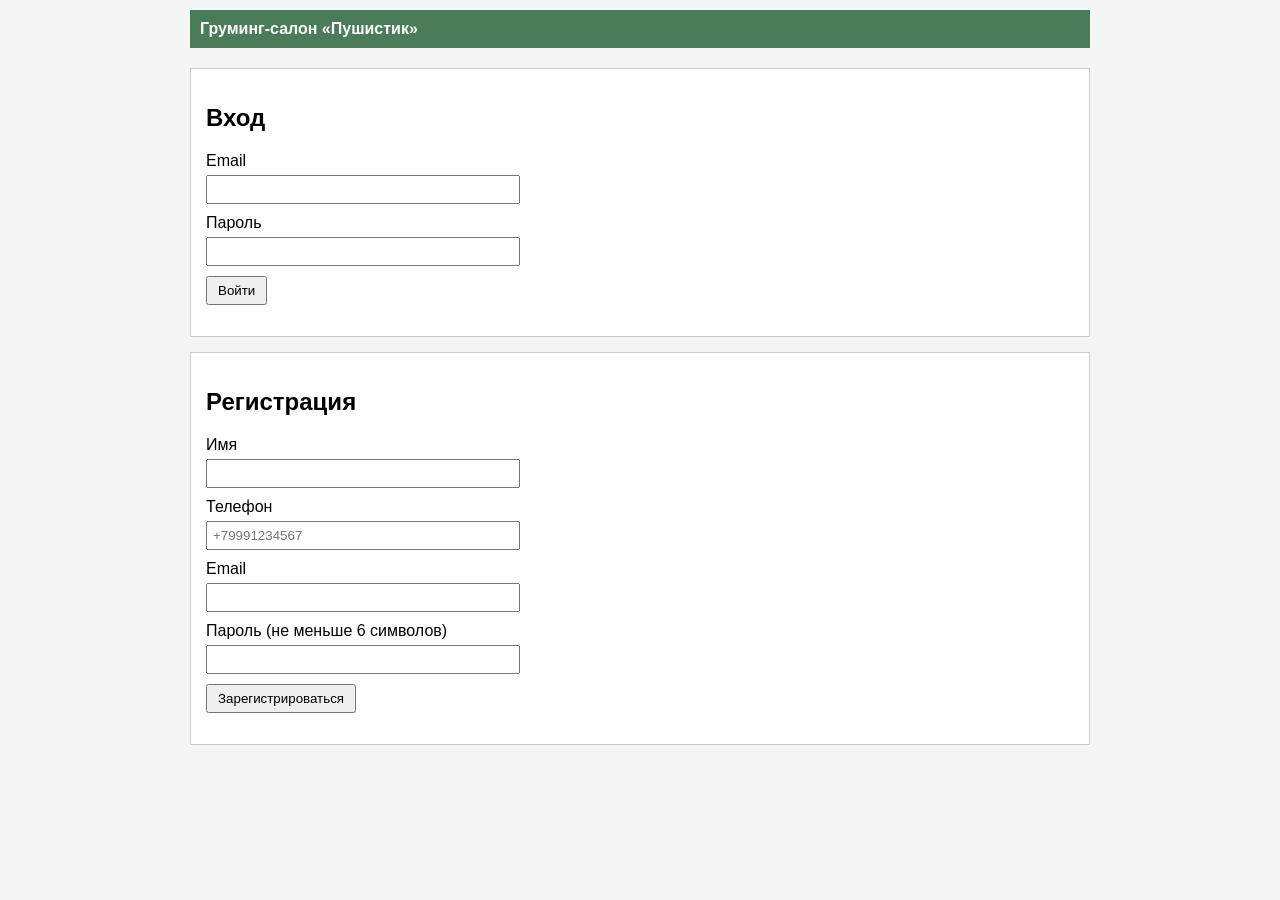
==== frontend/admin.html @ 55947cc7 "Груминг-салон: backend, frontend, тесты и документация Co-Authored-By: Claude Opus 5.5 <noreply@anth" ====
<!DOCTYPE html>
<html lang="ru">
<head>
  <meta charset="UTF-8">
  <title>Все записи</title>
  <link rel="stylesheet" href="style.css">
</head>
<body>
  <div id="menu"></div>

  <h2>Все записи салона</h2>
  Показать:
  <select id="filter" style="display:inline; width:auto">
    <option value="booked">Только активные</option>
    <option value="">Все</option>
  </select>
  <p id="msg" class="msg"></p>
  <div id="list">Загрузка...</div>

  <script src="common.js"></script>
  <script>
    initPage(true);

    async function load() {
      let rows;
      try {
        rows = await api('GET', '/appointments');
      } catch (err) {
        document.getElementById('list').textContent = err.message;
        return;
      }
      const f = document.getElementById('filter').value;
      if (f) rows = rows.filter(a => a.status === f);
      if (rows.length === 0) {
        document.getElementById('list').innerHTML = '<p>Записей нет</p>';
        return;
      }
      let html = '<table><tr><th>Дата и время</th><th>Клиент</th><th>Питомец</th><th>Услуга</th><th>Цена</th><th>Комментарий</th><th>Статус</th></tr>';
      for (const a of rows) {
        html += '<tr><td>' + formatDate(a.start_at) + '–' + a.end_at.slice(11, 16) + '</td><td>' + esc(a.owner_name) + '<br>' + esc(a.owner_phone) +
          '</td><td>' + esc(a.pet_name) + ' (' + a.species + ')</td><td>' + esc(a.service_title) + '</td><td>' + a.price +
          ' руб.</td><td>' + esc(a.comment) + '</td><td><select onchange="setStatus(' + a.id + ', this.value)">';
        for (const s in STATUS) {
          html += '<option value="' + s + '"' + (s === a.status ? ' selected' : '') + '>' + STATUS[s] + '</option>';
        }
        html += '</select></td></tr>';
      }
      document.getElementById('list').innerHTML = html + '</table>';
    }

    async function setStatus(id, status) {
      try {
        await api('PATCH', '/appointments/' + id + '/status', { status });
        showMsg('msg', 'Статус изменён');
      } catch (err) {
        showMsg('msg', err.message, true);
      }
      load();
    }

    document.getElementById('filter').onchange = load;
    load();
  </script>
</body>
</html>
---- frontend/style.css ----
body {
  font-family: Arial, sans-serif;
  max-width: 900px;
  margin: 0 auto;
  padding: 10px;
  background: #f5f5f5;
}

#menu {
  background: #4a7c59;
  color: white;
  padding: 10px;
  margin-bottom: 20px;
}

#menu a {
  color: white;
  margin-left: 15px;
}

.right {
  float: right;
}

.box {
  background: white;
  border: 1px solid #ccc;
  padding: 15px;
  margin-bottom: 15px;
}

input, select, textarea {
  display: block;
  margin: 5px 0 10px;
  padding: 5px;
  width: 300px;
}

button {
  padding: 5px 10px;
  cursor: pointer;
}

table {
  width: 100%;
  border-collapse: collapse;
  background: white;
}

th, td {
  border: 1px solid #ccc;
  padding: 6px;
  text-align: left;
}

th {
  background: #e0e0e0;
}

.msg.error {
  color: red;
}

.msg.ok {
  color: green;
}

.slot {
  margin: 3px;
}

.slot.selected {
  background: #4a7c59;
  color: white;
}
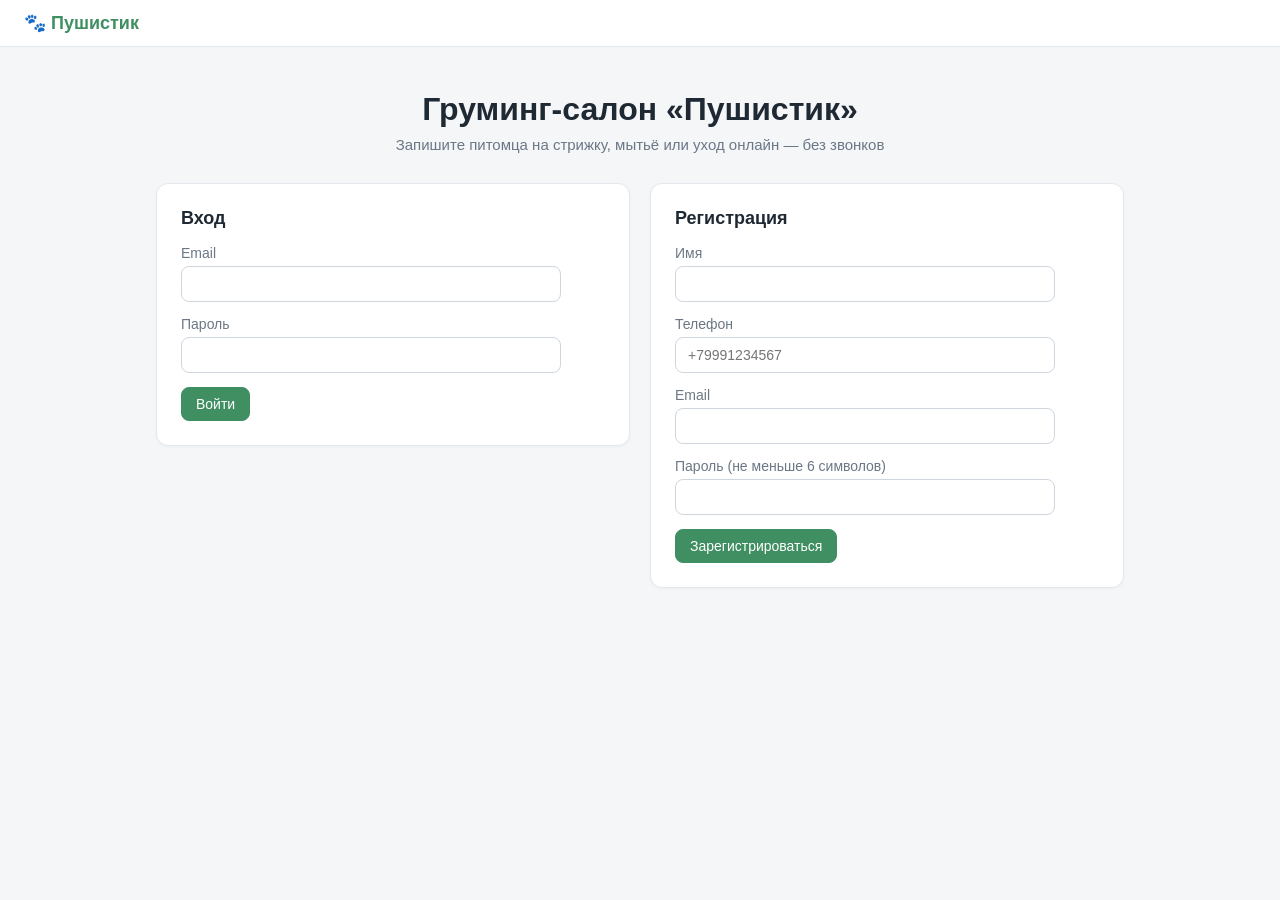
==== commit 24b180c5: "Новый дизайн интерфейса: карточки, меню, статусы, обновлены скриншоты Co-Authored-By: Claude Opus 5." ====
--- a/frontend/admin.html
+++ b/frontend/admin.html
@@ -2,20 +2,24 @@
 <html lang="ru">
 <head>
   <meta charset="UTF-8">
+  <meta name="viewport" content="width=device-width, initial-scale=1">
   <title>Все записи</title>
   <link rel="stylesheet" href="style.css">
 </head>
 <body>
   <div id="menu"></div>
 
-  <h2>Все записи салона</h2>
-  Показать:
-  <select id="filter" style="display:inline; width:auto">
-    <option value="booked">Только активные</option>
-    <option value="">Все</option>
-  </select>
-  <p id="msg" class="msg"></p>
-  <div id="list">Загрузка...</div>
+  <div class="page">
+    <h2>Все записи салона</h2>
+    <label class="field">Показать
+      <select id="filter" style="max-width: 220px">
+        <option value="booked">Только активные</option>
+        <option value="">Все</option>
+      </select>
+    </label>
+    <p id="msg" class="msg"></p>
+    <div id="list" class="hint">Загрузка...</div>
+  </div>
 
   <script src="common.js"></script>
   <script>
@@ -32,14 +36,15 @@
       const f = document.getElementById('filter').value;
       if (f) rows = rows.filter(a => a.status === f);
       if (rows.length === 0) {
-        document.getElementById('list').innerHTML = '<p>Записей нет</p>';
+        document.getElementById('list').innerHTML = emptyBlock('Записей нет');
         return;
       }
       let html = '<table><tr><th>Дата и время</th><th>Клиент</th><th>Питомец</th><th>Услуга</th><th>Цена</th><th>Комментарий</th><th>Статус</th></tr>';
       for (const a of rows) {
-        html += '<tr><td>' + formatDate(a.start_at) + '–' + a.end_at.slice(11, 16) + '</td><td>' + esc(a.owner_name) + '<br>' + esc(a.owner_phone) +
-          '</td><td>' + esc(a.pet_name) + ' (' + a.species + ')</td><td>' + esc(a.service_title) + '</td><td>' + a.price +
-          ' руб.</td><td>' + esc(a.comment) + '</td><td><select onchange="setStatus(' + a.id + ', this.value)">';
+        html += '<tr><td><b>' + formatDate(a.start_at) + '–' + a.end_at.slice(11, 16) + '</b></td><td>' + esc(a.owner_name) +
+          '<br><span class="hint">' + esc(a.owner_phone) + '</span></td><td>' + esc(a.pet_name) + '<br><span class="hint">' + a.species +
+          '</span></td><td>' + esc(a.service_title) + '</td><td>' + a.price + ' руб.</td><td>' + esc(a.comment) +
+          '</td><td><select onchange="setStatus(' + a.id + ', this.value)">';
         for (const s in STATUS) {
           html += '<option value="' + s + '"' + (s === a.status ? ' selected' : '') + '>' + STATUS[s] + '</option>';
         }
--- a/frontend/style.css
+++ b/frontend/style.css
@@ -1,75 +1,334 @@
+:root {
+  --green: #3f8f63;
+  --green-dark: #2f6f4c;
+  --green-light: #e7f4ec;
+  --red: #d64545;
+  --text: #1f2933;
+  --muted: #6b7785;
+  --border: #e3e8ee;
+  --bg: #f4f6f8;
+}
+
+* {
+  box-sizing: border-box;
+}
+
 body {
-  font-family: Arial, sans-serif;
-  max-width: 900px;
+  margin: 0;
+  font-family: -apple-system, "Segoe UI", Roboto, Arial, sans-serif;
+  font-size: 15px;
+  color: var(--text);
+  background: var(--bg);
+}
+
+.page {
+  max-width: 1000px;
   margin: 0 auto;
-  padding: 10px;
-  background: #f5f5f5;
-}
+  padding: 24px 16px 40px;
+}
+
+h2 {
+  margin: 0 0 16px;
+  font-size: 24px;
+}
+
+h3 {
+  margin: 0 0 16px;
+  font-size: 18px;
+}
+
+/* ---------- шапка ---------- */
 
 #menu {
-  background: #4a7c59;
-  color: white;
-  padding: 10px;
+  display: flex;
+  align-items: center;
+  gap: 6px;
+  padding: 12px 24px;
+  background: white;
+  border-bottom: 1px solid var(--border);
+}
+
+#menu .logo {
+  margin-right: 20px;
+  font-size: 18px;
+  font-weight: bold;
+  color: var(--green);
+  text-decoration: none;
+}
+
+#menu a.link {
+  padding: 7px 14px;
+  border-radius: 8px;
+  color: var(--text);
+  text-decoration: none;
+}
+
+#menu a.link:hover {
+  background: var(--bg);
+}
+
+#menu a.link.active {
+  background: var(--green-light);
+  color: var(--green-dark);
+  font-weight: 600;
+}
+
+#menu .user {
+  margin-left: auto;
+  color: var(--muted);
+}
+
+/* ---------- карточки ---------- */
+
+.box {
+  background: white;
+  border: 1px solid var(--border);
+  border-radius: 12px;
+  padding: 24px;
   margin-bottom: 20px;
-}
-
-#menu a {
-  color: white;
-  margin-left: 15px;
-}
-
-.right {
-  float: right;
-}
-
-.box {
-  background: white;
-  border: 1px solid #ccc;
-  padding: 15px;
-  margin-bottom: 15px;
+  box-shadow: 0 1px 3px rgba(0, 0, 0, 0.04);
+}
+
+.grid2 {
+  display: grid;
+  grid-template-columns: 1fr 1fr;
+  gap: 20px;
+  align-items: start;
+}
+
+.hero {
+  text-align: center;
+  margin: 20px 0 30px;
+}
+
+.hero h1 {
+  margin: 0 0 8px;
+  font-size: 32px;
+}
+
+.hero p {
+  margin: 0;
+  color: var(--muted);
+}
+
+.hint {
+  color: var(--muted);
+}
+
+/* ---------- формы ---------- */
+
+label.field {
+  display: block;
+  margin-bottom: 14px;
+  font-size: 14px;
+  color: var(--muted);
 }
 
 input, select, textarea {
   display: block;
-  margin: 5px 0 10px;
-  padding: 5px;
-  width: 300px;
-}
+  width: 100%;
+  max-width: 380px;
+  margin-top: 5px;
+  padding: 9px 12px;
+  font: inherit;
+  color: var(--text);
+  background: white;
+  border: 1px solid #cfd6de;
+  border-radius: 8px;
+}
+
+input:focus, select:focus, textarea:focus {
+  outline: none;
+  border-color: var(--green);
+  box-shadow: 0 0 0 3px var(--green-light);
+}
+
+input[type="checkbox"] {
+  display: inline;
+  width: auto;
+  margin: 0 6px 0 0;
+}
+
+/* ---------- кнопки ---------- */
 
 button {
+  padding: 8px 14px;
+  font: inherit;
+  font-size: 14px;
+  color: var(--text);
+  background: white;
+  border: 1px solid #cfd6de;
+  border-radius: 8px;
+  cursor: pointer;
+}
+
+button:hover {
+  background: var(--bg);
+}
+
+button.primary, button[type="submit"] {
+  color: white;
+  background: var(--green);
+  border-color: var(--green);
+}
+
+button.primary:hover, button[type="submit"]:hover {
+  background: var(--green-dark);
+}
+
+button.danger {
+  color: var(--red);
+  border-color: #f0c4c4;
+}
+
+button.danger:hover {
+  background: #fdf0f0;
+}
+
+button.small {
   padding: 5px 10px;
-  cursor: pointer;
-}
+  font-size: 13px;
+}
+
+/* ---------- таблицы ---------- */
 
 table {
   width: 100%;
-  border-collapse: collapse;
-  background: white;
+  border-collapse: separate;
+  border-spacing: 0;
+  margin-bottom: 20px;
+  background: white;
+  border: 1px solid var(--border);
+  border-radius: 12px;
+  overflow: hidden;
 }
 
 th, td {
-  border: 1px solid #ccc;
-  padding: 6px;
+  padding: 12px 14px;
   text-align: left;
+  border-bottom: 1px solid var(--border);
 }
 
 th {
-  background: #e0e0e0;
+  font-size: 12px;
+  font-weight: 600;
+  text-transform: uppercase;
+  color: var(--muted);
+  background: #fafbfc;
+}
+
+tr:last-child td {
+  border-bottom: none;
+}
+
+tr:hover td {
+  background: #fafbfc;
+}
+
+td select {
+  width: auto;
+  margin: 0;
+  padding: 5px 8px;
+}
+
+td.actions {
+  white-space: nowrap;
+  text-align: right;
+}
+
+/* ---------- статусы ---------- */
+
+.badge {
+  display: inline-block;
+  padding: 3px 10px;
+  font-size: 13px;
+  border-radius: 20px;
+}
+
+.badge.booked {
+  color: #1d5fa8;
+  background: #e6f0fb;
+}
+
+.badge.done {
+  color: var(--green-dark);
+  background: var(--green-light);
+}
+
+.badge.cancelled {
+  color: var(--muted);
+  background: #eef0f2;
+}
+
+/* ---------- сообщения ---------- */
+
+.msg {
+  padding: 10px 14px;
+  border-radius: 8px;
+}
+
+.msg:empty {
+  display: none;
 }
 
 .msg.error {
-  color: red;
+  color: #a12d2d;
+  background: #fdf0f0;
 }
 
 .msg.ok {
-  color: green;
-}
-
-.slot {
-  margin: 3px;
+  color: var(--green-dark);
+  background: var(--green-light);
+}
+
+.empty {
+  padding: 30px;
+  text-align: center;
+  color: var(--muted);
+  background: white;
+  border: 1px dashed #cfd6de;
+  border-radius: 12px;
+  margin-bottom: 20px;
+}
+
+/* ---------- время для записи ---------- */
+
+#slots {
+  display: flex;
+  flex-wrap: wrap;
+  gap: 8px;
+  margin: 8px 0 18px;
 }
 
 .slot.selected {
-  background: #4a7c59;
   color: white;
-}
+  background: var(--green);
+  border-color: var(--green);
+}
+
+.price-info {
+  margin: -4px 0 14px;
+  padding: 10px 14px;
+  font-size: 14px;
+  color: var(--green-dark);
+  background: var(--green-light);
+  border-radius: 8px;
+  max-width: 380px;
+}
+
+/* ---------- телефоны ---------- */
+
+@media (max-width: 700px) {
+  .grid2 {
+    grid-template-columns: 1fr;
+  }
+
+  #menu {
+    flex-wrap: wrap;
+  }
+
+  table {
+    display: block;
+    overflow-x: auto;
+  }
+}
